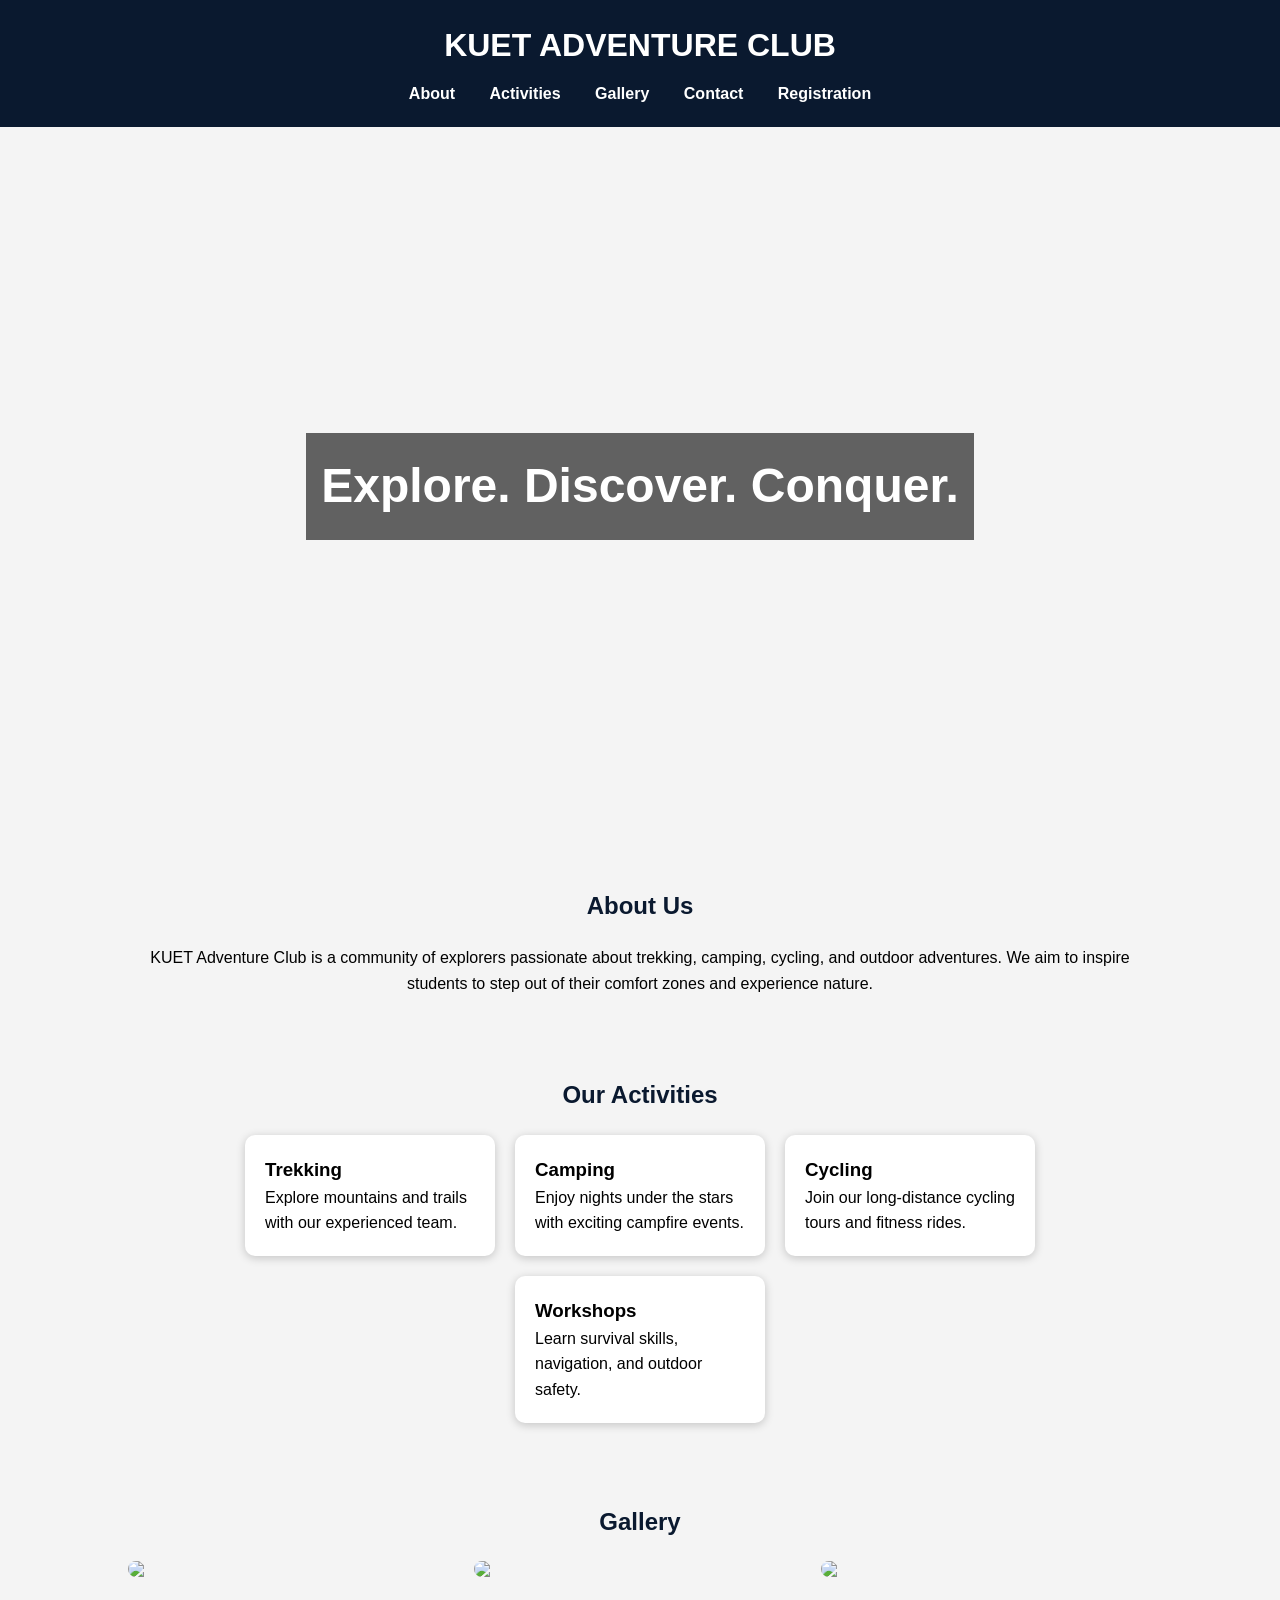
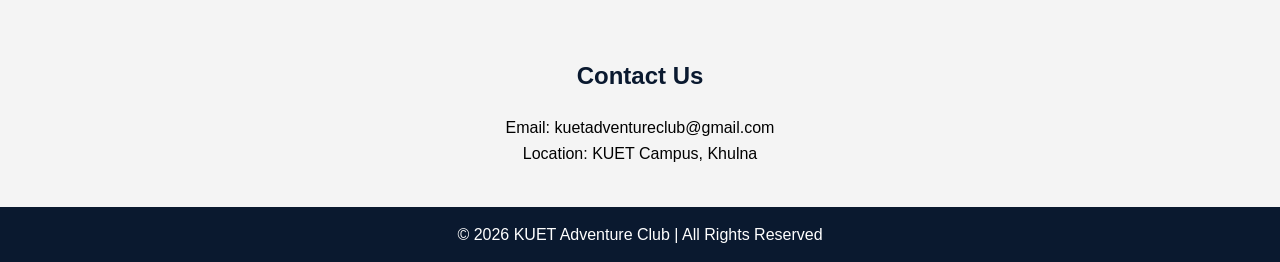
==== kaclub.html @ fdbef42d "first commit" ====
<!DOCTYPE html>
<html lang="en">
<head>
    <meta charset="UTF-8">
    <meta name="viewport" content="width=device-width, initial-scale=1.0">
    <title>KUET A Club</title>
    <link rel="stylesheet" href="kaclub.css">
</head>

<body>

<header>
    <h1>KUET ADVENTURE CLUB</h1>
    <nav>
        <a href="#about">About</a>
        <a href="#activities">Activities</a>
        <a href="#gallery">Gallery</a>
        <a href="#contact">Contact</a>
        <a href="#registration">Registration</a>
    </nav>
</header>

<section class="hero">
    <h1>Explore. Discover. Conquer.</h1>
</section>

<section id="about" class="container about">
    <h2 class="section-title">About Us</h2>
    <p>
        KUET Adventure Club is a community of explorers passionate about trekking, camping,
        cycling, and outdoor adventures. We aim to inspire students to step out of their comfort
        zones and experience nature.
    </p>
</section>

<section id="activities" class="container">
    <h2 class="section-title">Our Activities</h2>
    <div class="activities">
        <div class="card">
            <h3>Trekking</h3>
            <p>Explore mountains and trails with our experienced team.</p>
        </div>

        <div class="card">
            <h3>Camping</h3>
            <p>Enjoy nights under the stars with exciting campfire events.</p>
        </div>

        <div class="card">
            <h3>Cycling</h3>
            <p>Join our long-distance cycling tours and fitness rides.</p>
        </div>

        <div class="card">
            <h3>Workshops</h3>
            <p>Learn survival skills, navigation, and outdoor safety.</p>
        </div>
    </div>
</section>

<section id="gallery" class="container">
    <h2 class="section-title">Gallery</h2>
    <div class="gallery">
        <img src="1.jpeg">
        <img src="3.jpeg">
        <img src="4.jpeg">
    </div>
</section>

<section id="contact" class="container contact">
    <h2 class="section-title">Contact Us</h2>
    <p>Email: kuetadventureclub@gmail.com</p>
    <p>Location: KUET Campus, Khulna</p>
</section>

<footer>
    <p>© 2026 KUET Adventure Club | All Rights Reserved</p>
</footer>

</body>
</html>
---- kaclub.css ----
* {
            margin: 0;
            padding: 0;
            box-sizing: border-box;
            font-family: Arial, sans-serif;
        }

        body {
            line-height: 1.6;
            background: #f4f4f4;
        }

        header {
            background: #0a192f;
            color: #fff;
            padding: 20px 0;
            text-align: center;
        }

        nav {
            margin-top: 10px;
        }

        nav a {
            color: #fff;
            margin: 0 15px;
            text-decoration: none;
            font-weight: bold;
        }

        nav a:hover {
            color: #64ffda;
        }

        .hero {
            height: 80vh;
            display: flex;
            background-image: url(Adventure.jpg);
            align-items: center;
            justify-content: center;
            color: white;
            text-align: center;
        }

        .hero h1 {
            font-size: 3rem;
            background: rgba(0,0,0,0.6);
            padding: 15px;
        }

        .container {
            width: 80%;
            margin: auto;
            padding: 40px 0;
        }

        .section-title {
            text-align: center;
            margin-bottom: 20px;
            color: #0a192f;
        }

        .about, .contact {
            text-align: center;
        }

        .activities {
            display: flex;
            gap: 20px;
            flex-wrap: wrap;
            justify-content: center;
        }

        .card {
            background: white;
            padding: 20px;
            width: 250px;
            border-radius: 10px;
            box-shadow: 0 2px 10px rgba(0,0,0,0.2);
        }

        .gallery {
            display: grid;
            grid-template-columns: repeat(auto-fit, minmax(250px, 1fr));
            gap: 15px;
        }

        .gallery img {
            width: 100%;
            border-radius: 10px;
        }

        footer {
            background: #0a192f;
            color: white;
            text-align: center;
            padding: 15px 0;
        }

        @media(max-width: 768px) {
            .hero h1 {
                font-size: 2rem;
            }
        }
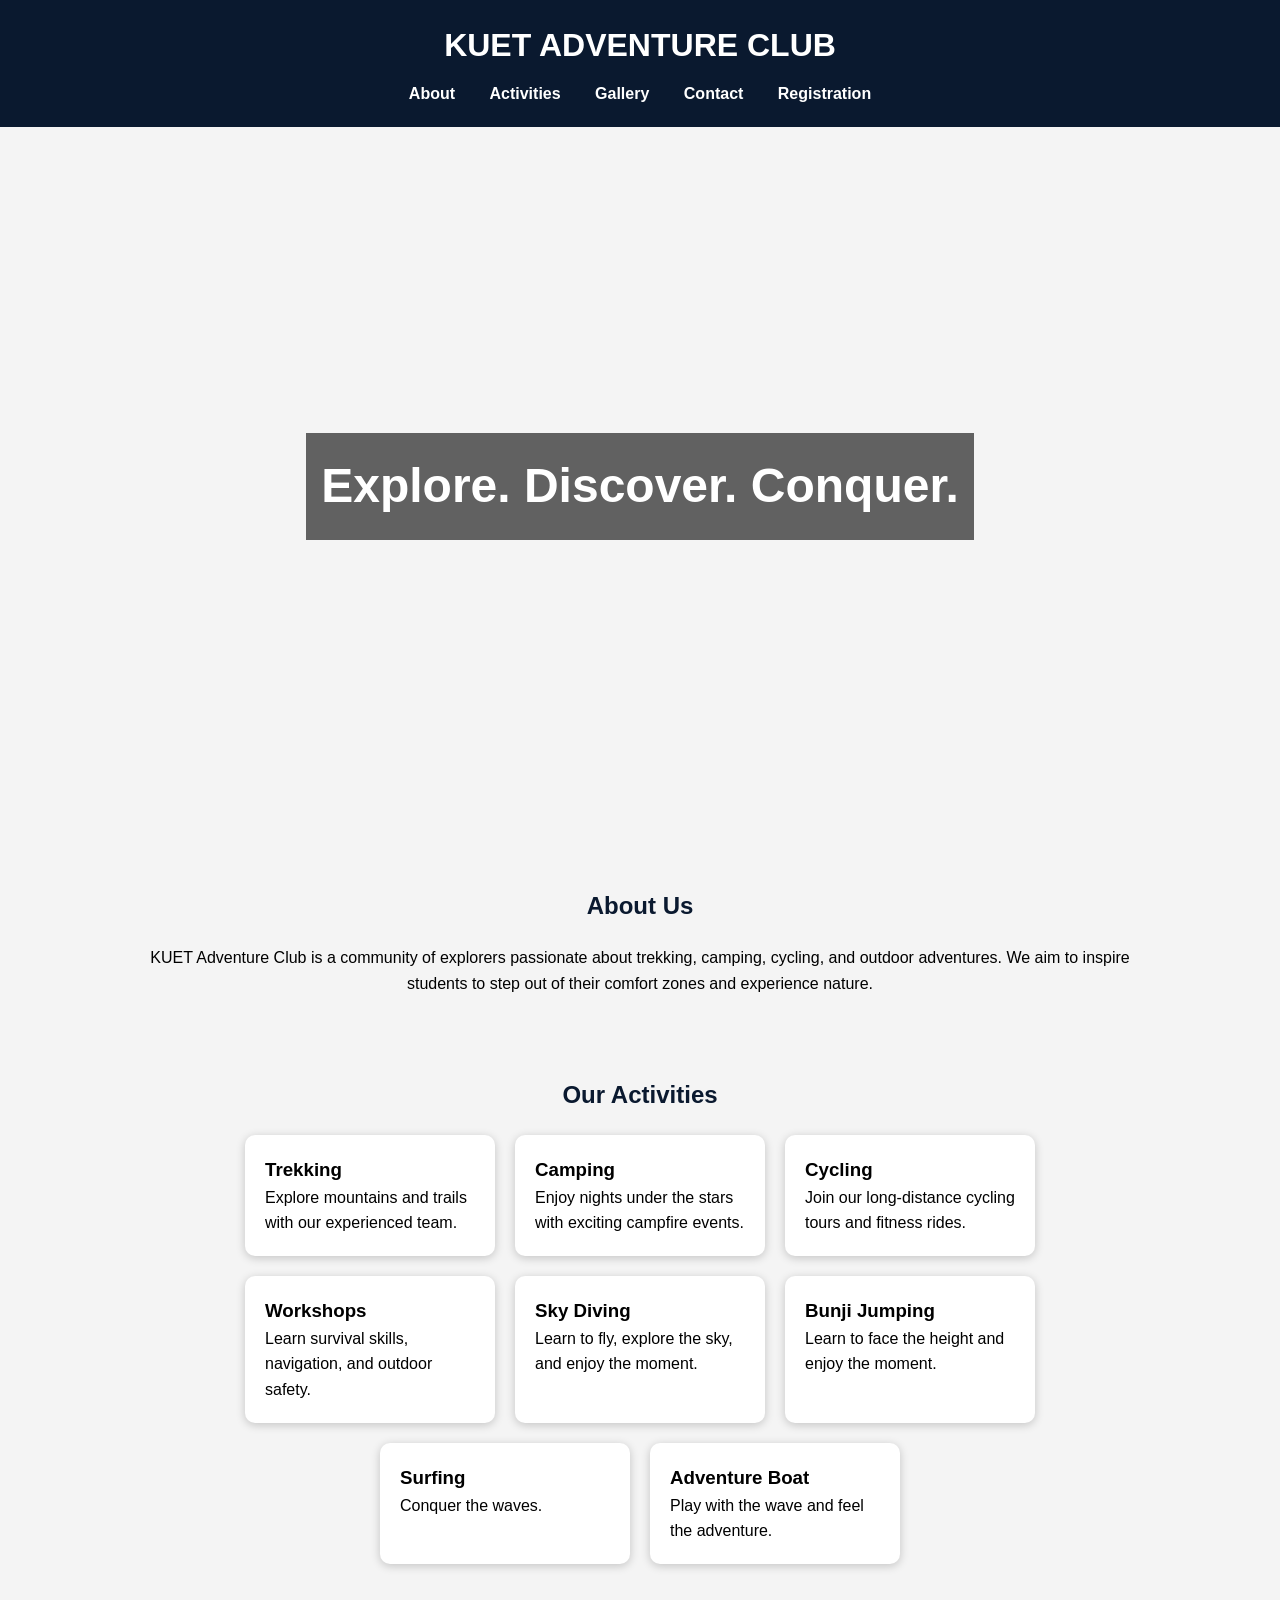
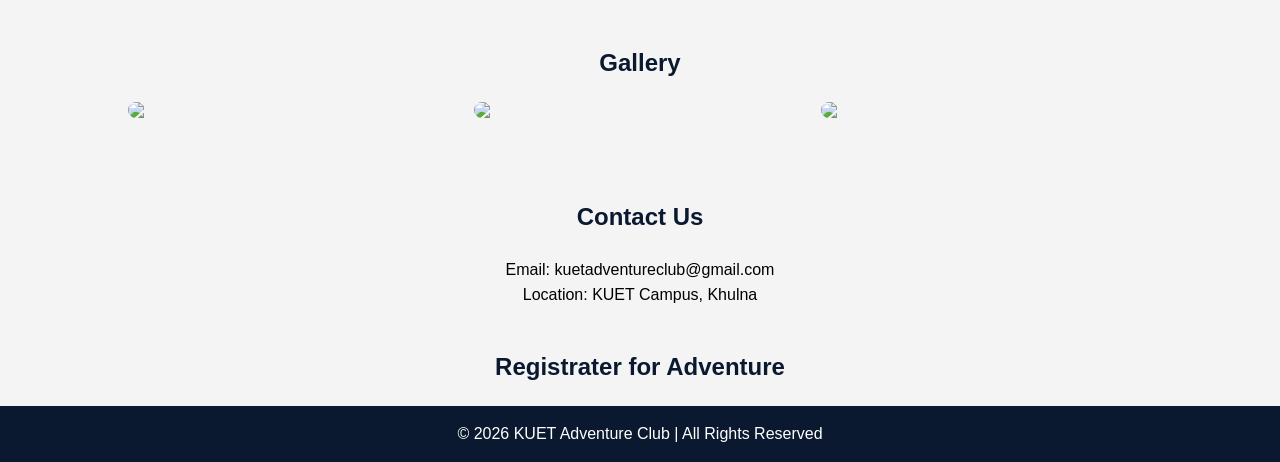
==== commit 1ca55b9d: "new activities added" ====
--- a/kaclub.html
+++ b/kaclub.html
@@ -3,7 +3,7 @@
 <head>
     <meta charset="UTF-8">
     <meta name="viewport" content="width=device-width, initial-scale=1.0">
-    <title>KUET A Club</title>
+    <title>KUET ADVENTURE CLUB</title>
     <link rel="stylesheet" href="kaclub.css">
 </head>
 
@@ -55,6 +55,26 @@
             <h3>Workshops</h3>
             <p>Learn survival skills, navigation, and outdoor safety.</p>
         </div>
+
+        <div class="card">
+            <h3>Sky Diving</h3>
+            <p>Learn to fly, explore the sky, and enjoy the moment.</p>
+        </div>
+
+        <div class="card">
+            <h3>Bunji Jumping</h3>
+            <p>Learn to face the height and enjoy the moment.</p>
+        </div>
+
+        <div class="card">
+            <h3>Surfing</h3>
+            <p>Conquer the waves.</p>
+        </div>
+
+        <div class="card">
+            <h3>Adventure Boat</h3>
+            <p>Play with the wave and feel the adventure.</p>
+        </div>
     </div>
 </section>
 
@@ -73,6 +93,10 @@
     <p>Location: KUET Campus, Khulna</p>
 </section>
 
+<section id="registration" class="reg_form">
+    <h2 class="section-title">Registrater for Adventure</h2>
+</section>
+
 <footer>
     <p>© 2026 KUET Adventure Club | All Rights Reserved</p>
 </footer>
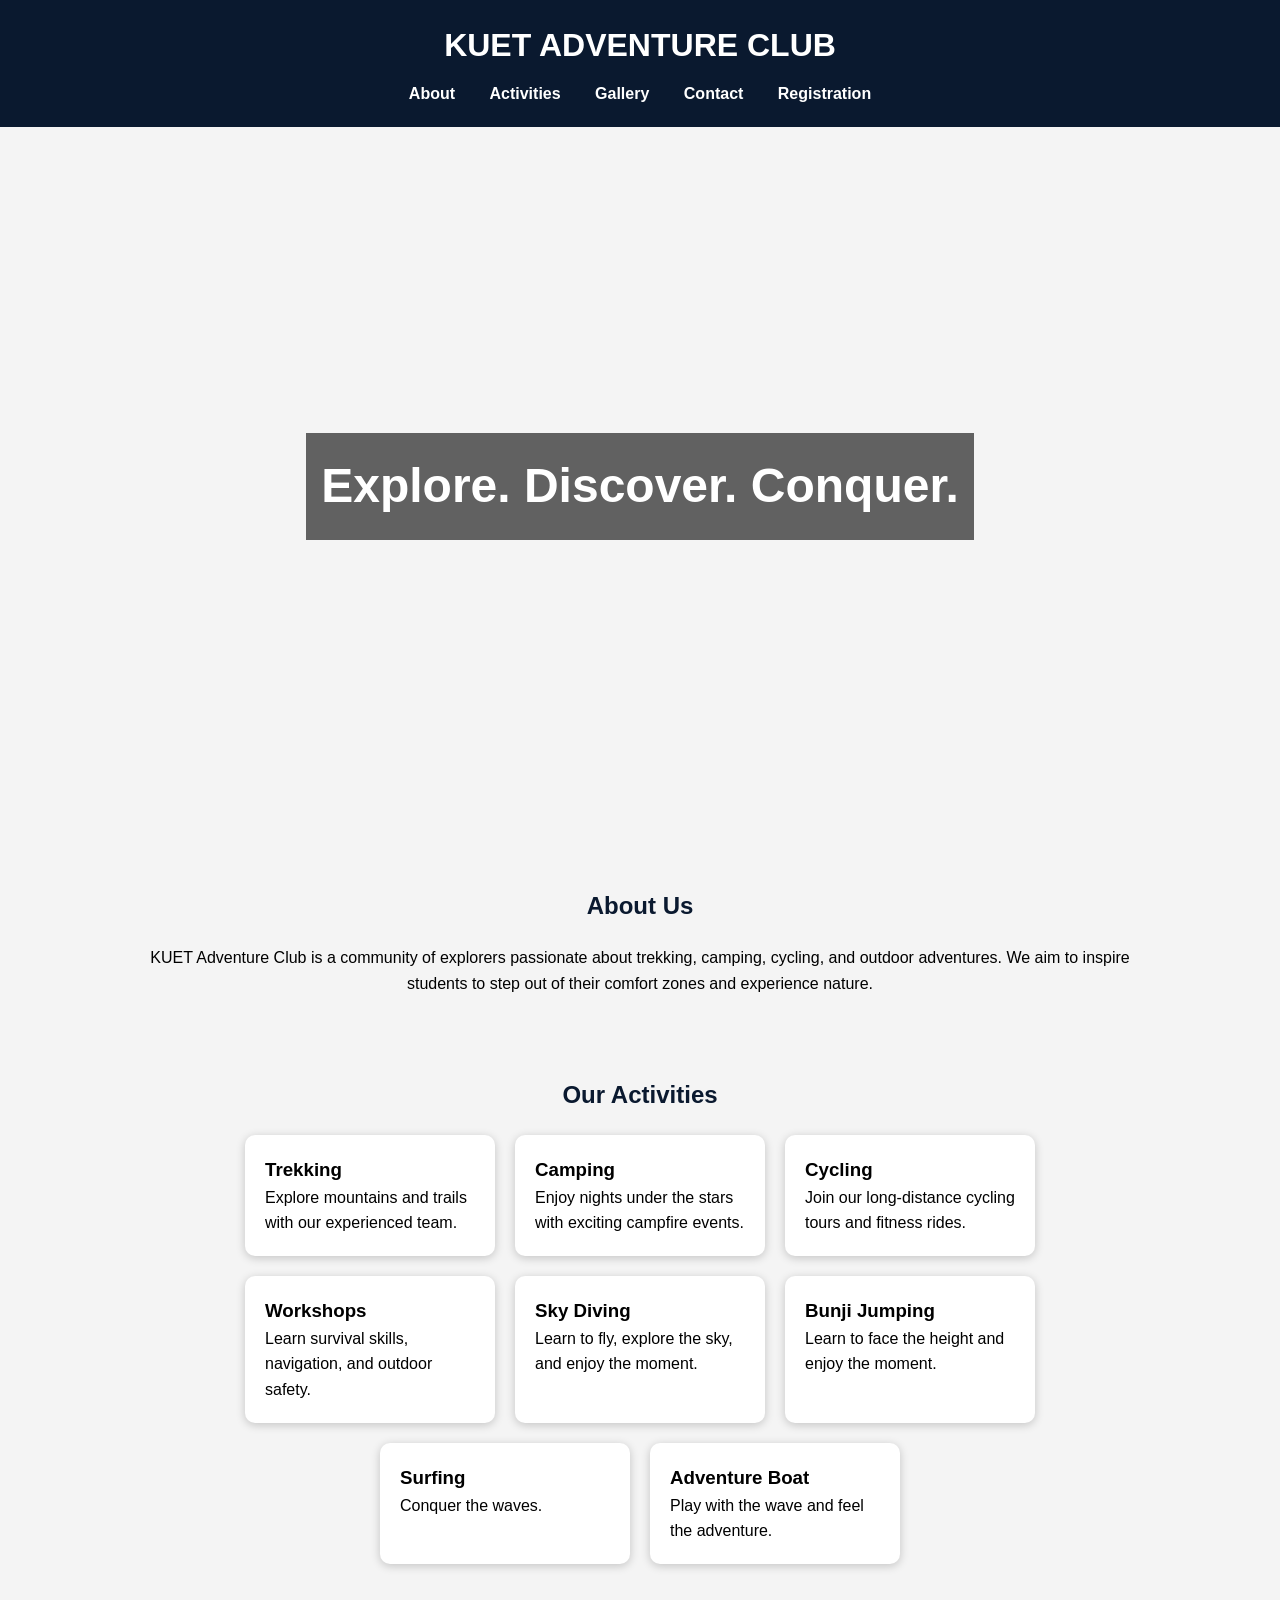
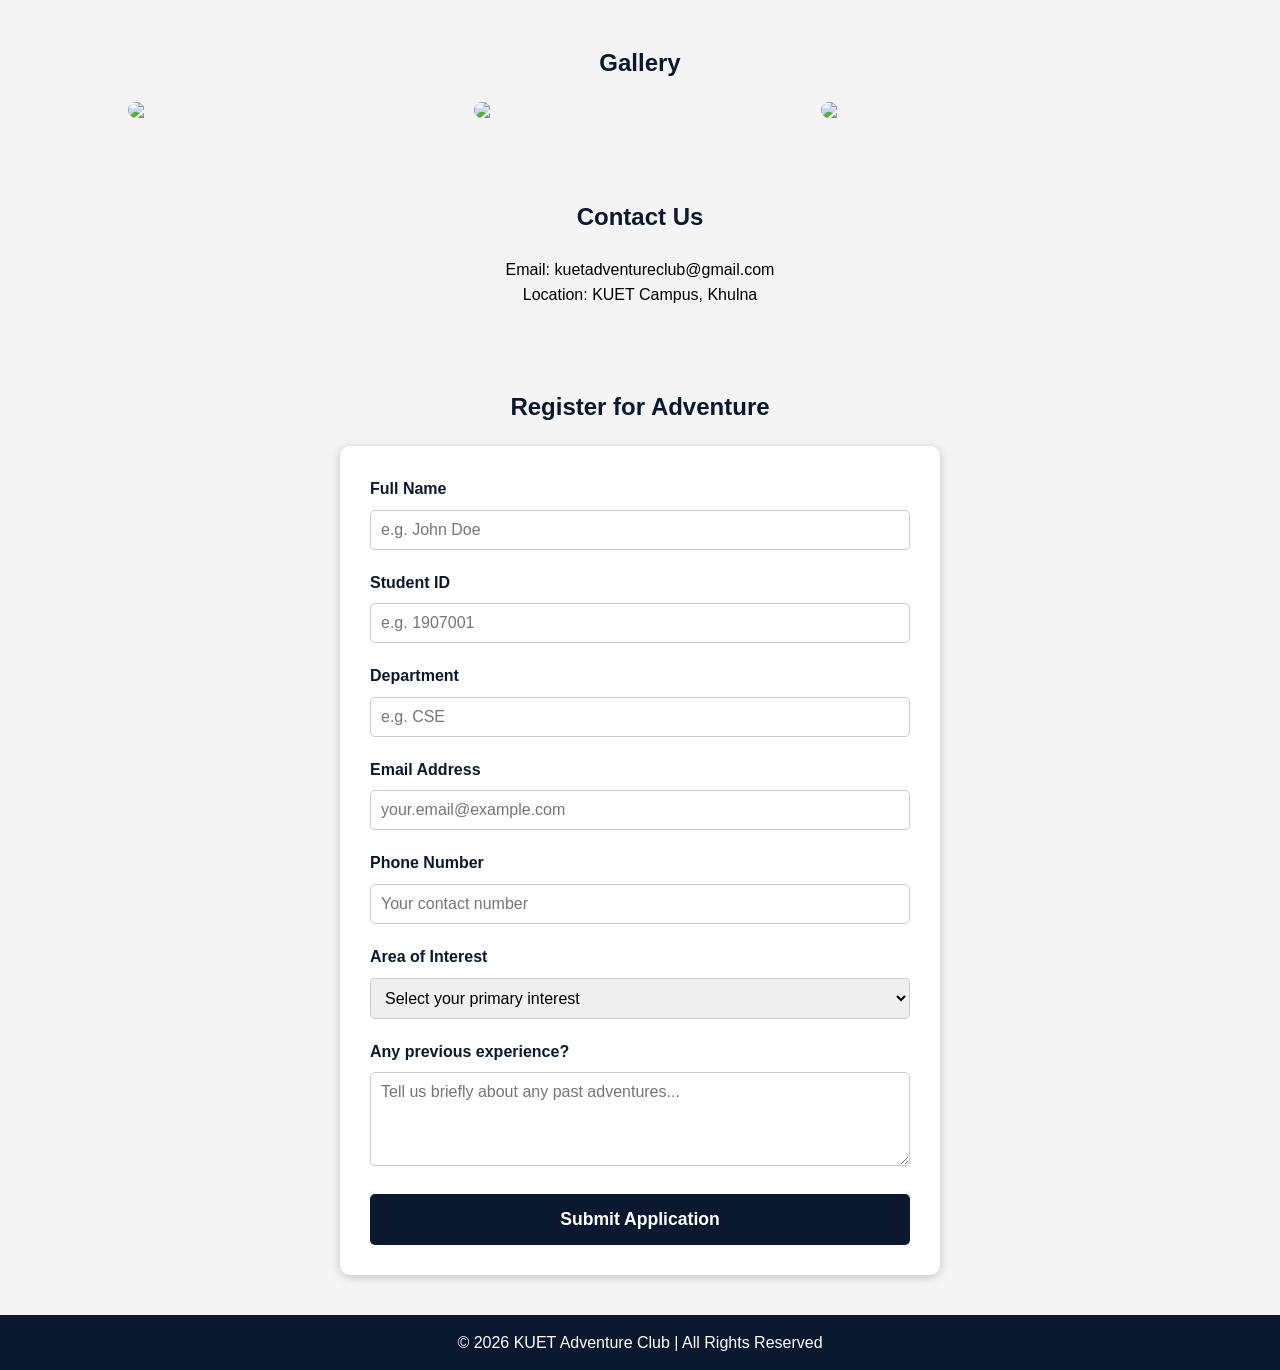
==== commit 01d0681c: "Registration form modified" ====
--- a/kaclub.html
+++ b/kaclub.html
@@ -93,8 +93,53 @@
     <p>Location: KUET Campus, Khulna</p>
 </section>
 
-<section id="registration" class="reg_form">
-    <h2 class="section-title">Registrater for Adventure</h2>
+<section id="registration" class="container reg_form">
+    <h2 class="section-title">Register for Adventure</h2>
+    <form action="#" method="POST" class="registration-form">
+        <div class="form-group">
+            <label for="fullName">Full Name</label>
+            <input type="text" id="fullName" name="fullName" placeholder="e.g. John Doe" required>
+        </div>
+
+        <div class="form-group">
+            <label for="studentId">Student ID</label>
+            <input type="text" id="studentId" name="studentId" placeholder="e.g. 1907001" required>
+        </div>
+
+        <div class="form-group">
+            <label for="department">Department</label>
+            <input type="text" id="department" name="department" placeholder="e.g. CSE" required>
+        </div>
+
+        <div class="form-group">
+            <label for="email">Email Address</label>
+            <input type="email" id="email" name="email" placeholder="your.email@example.com" required>
+        </div>
+
+        <div class="form-group">
+            <label for="phone">Phone Number</label>
+            <input type="tel" id="phone" name="phone" placeholder="Your contact number" required>
+        </div>
+
+        <div class="form-group">
+            <label for="interest">Area of Interest</label>
+            <select id="interest" name="interest" required>
+                <option value="" disabled selected>Select your primary interest</option>
+                <option value="trekking">Trekking</option>
+                <option value="camping">Camping</option>
+                <option value="cycling">Cycling</option>
+                <option value="water_sports">Water Sports (Surfing, Boat)</option>
+                <option value="extreme_sports">Extreme Sports (Sky Diving, Bungee)</option>
+            </select>
+        </div>
+
+        <div class="form-group">
+            <label for="message">Any previous experience?</label>
+            <textarea id="message" name="message" rows="4" placeholder="Tell us briefly about any past adventures..."></textarea>
+        </div>
+
+        <button type="submit" class="submit-btn">Submit Application</button>
+    </form>
 </section>
 
 <footer>
--- a/kaclub.css
+++ b/kaclub.css
@@ -97,6 +97,67 @@
             padding: 15px 0;
         }
 
+        /* Registration Form Styles */
+        .registration-form {
+            max-width: 600px;
+            margin: 0 auto;
+            background: white;
+            padding: 30px;
+            border-radius: 10px;
+            box-shadow: 0 2px 10px rgba(0,0,0,0.2);
+        }
+
+        .form-group {
+            margin-bottom: 20px;
+            text-align: left;
+        }
+
+        .form-group label {
+            display: block;
+            margin-bottom: 8px;
+            font-weight: bold;
+            color: #0a192f;
+        }
+
+        .form-group input,
+        .form-group select,
+        .form-group textarea {
+            width: 100%;
+            padding: 10px;
+            border: 1px solid #ccc;
+            border-radius: 5px;
+            font-family: inherit;
+            font-size: 1rem;
+        }
+
+        .form-group input:focus,
+        .form-group select:focus,
+        .form-group textarea:focus {
+            outline: none;
+            border-color: #0a192f;
+            box-shadow: 0 0 5px rgba(10, 25, 47, 0.2);
+        }
+
+        .submit-btn {
+            display: block;
+            width: 100%;
+            background: #0a192f;
+            color: white;
+            padding: 15px;
+            border: none;
+            border-radius: 5px;
+            font-size: 1.1rem;
+            font-weight: bold;
+            cursor: pointer;
+            transition: all 0.3s ease;
+            margin-top: 10px;
+        }
+
+        .submit-btn:hover {
+            background: #64ffda;
+            color: #0a192f;
+        }
+
         @media(max-width: 768px) {
             .hero h1 {
                 font-size: 2rem;
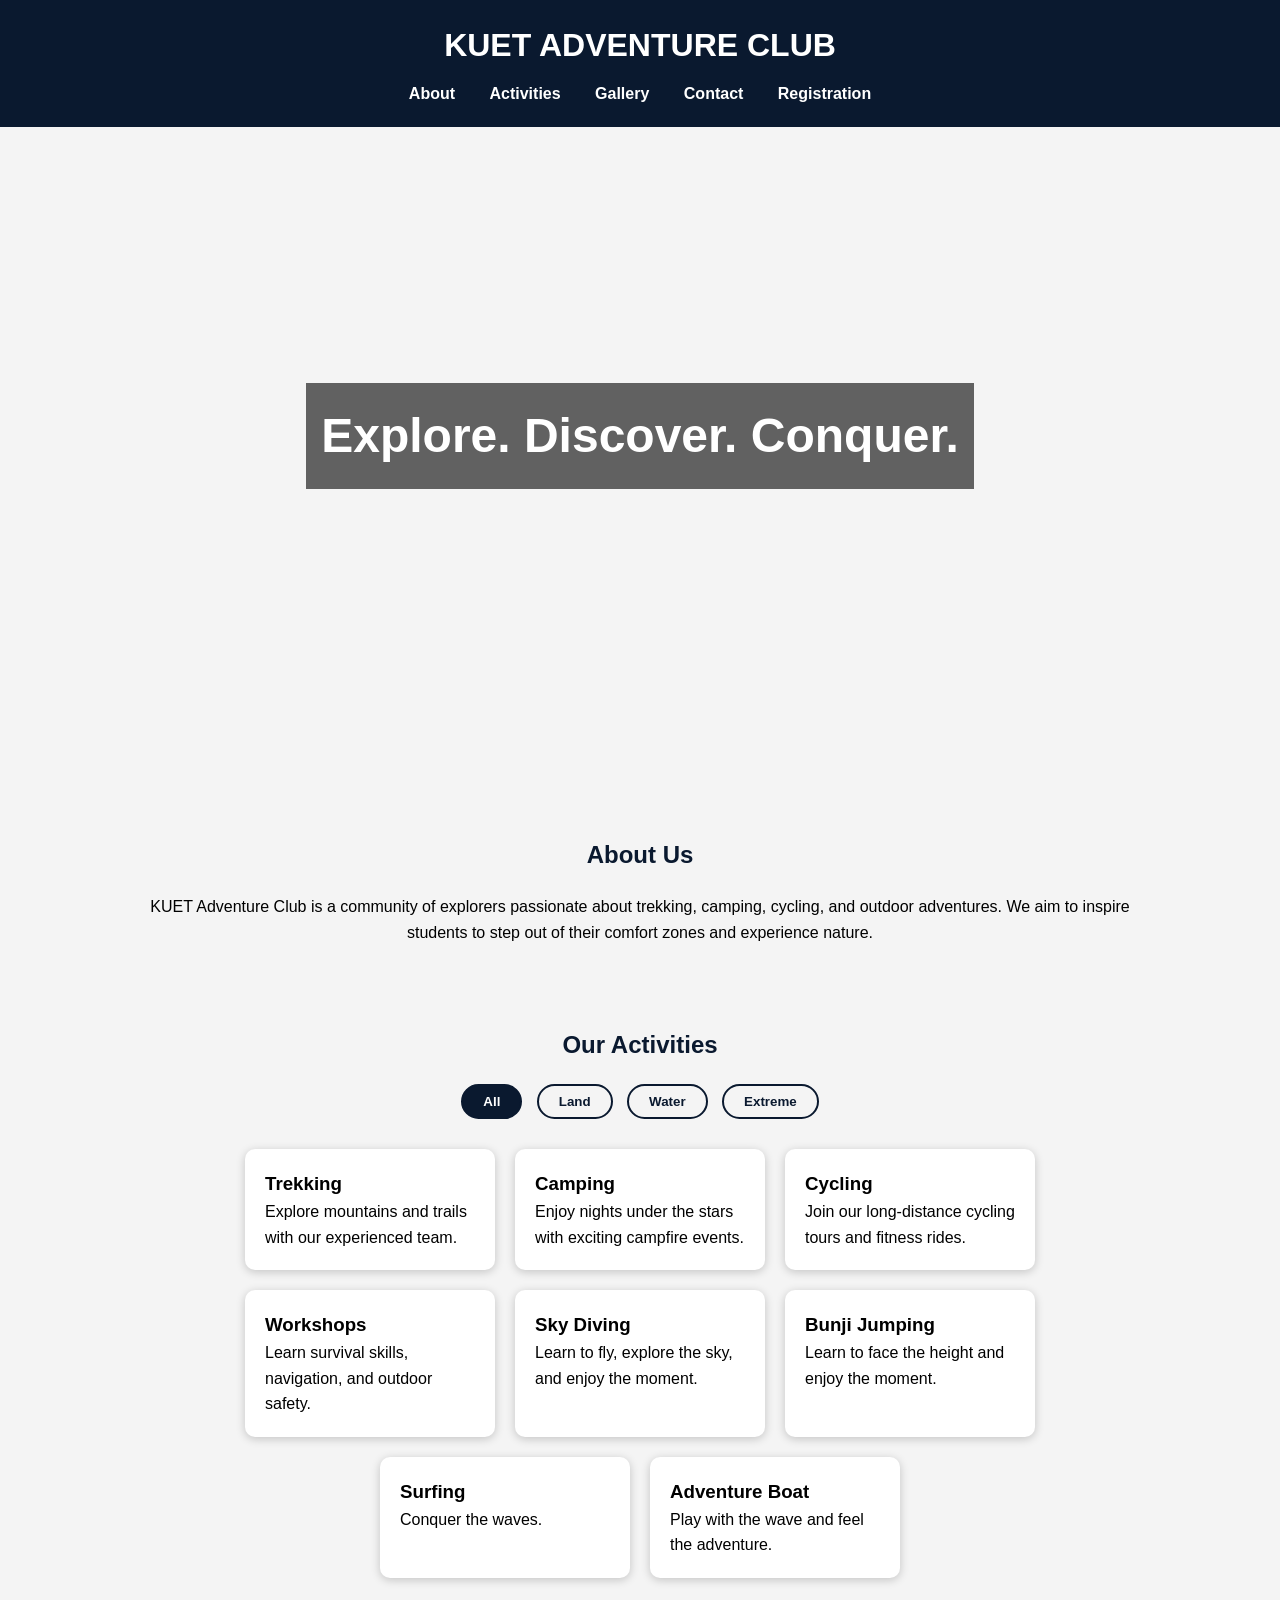
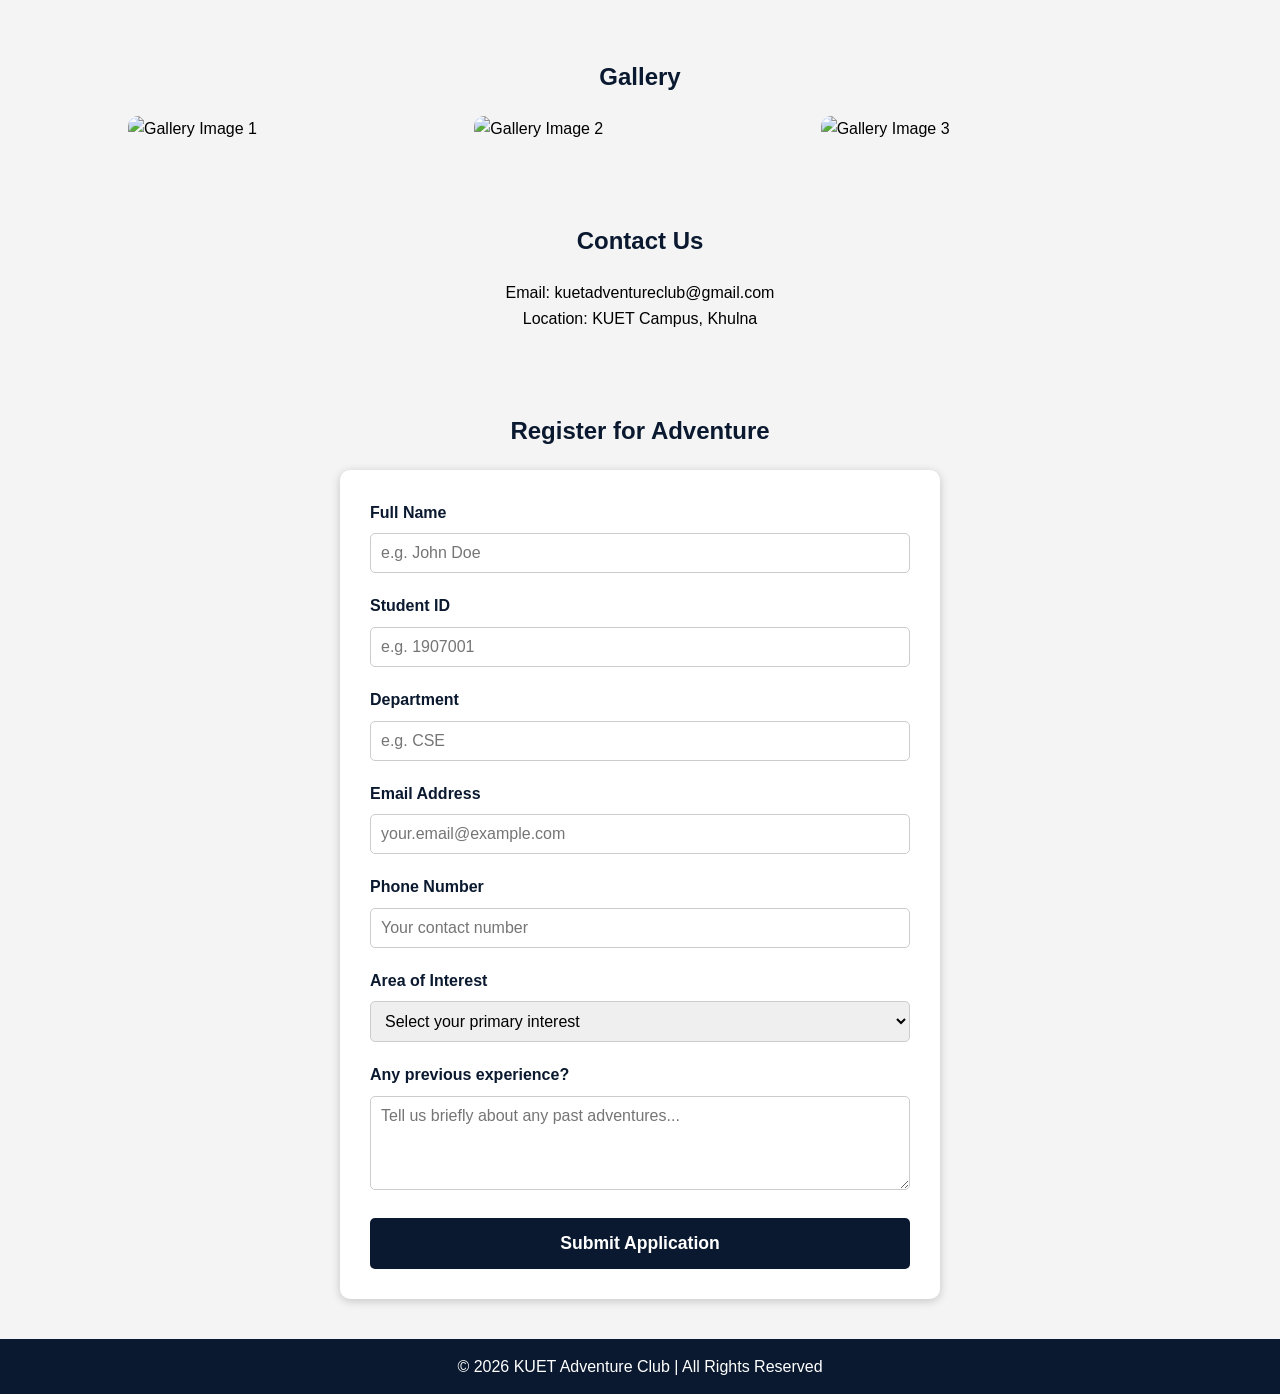
==== commit 59b9e6b4: "added java script to the portfolio for making it more interactive." ====
--- a/kaclub.html
+++ b/kaclub.html
@@ -5,6 +5,7 @@
     <meta name="viewport" content="width=device-width, initial-scale=1.0">
     <title>KUET ADVENTURE CLUB</title>
     <link rel="stylesheet" href="kaclub.css">
+    <script src="kaclub.js" defer></script>
 </head>
 
 <body>
@@ -35,43 +36,49 @@
 
 <section id="activities" class="container">
     <h2 class="section-title">Our Activities</h2>
+    <div class="filter-buttons">
+        <button class="filter-btn active" data-filter="all">All</button>
+        <button class="filter-btn" data-filter="land">Land</button>
+        <button class="filter-btn" data-filter="water">Water</button>
+        <button class="filter-btn" data-filter="extreme">Extreme</button>
+    </div>
     <div class="activities">
-        <div class="card">
+        <div class="card" data-category="land">
             <h3>Trekking</h3>
             <p>Explore mountains and trails with our experienced team.</p>
         </div>
 
-        <div class="card">
+        <div class="card" data-category="land">
             <h3>Camping</h3>
             <p>Enjoy nights under the stars with exciting campfire events.</p>
         </div>
 
-        <div class="card">
+        <div class="card" data-category="land">
             <h3>Cycling</h3>
             <p>Join our long-distance cycling tours and fitness rides.</p>
         </div>
 
-        <div class="card">
+        <div class="card" data-category="land">
             <h3>Workshops</h3>
             <p>Learn survival skills, navigation, and outdoor safety.</p>
         </div>
 
-        <div class="card">
+        <div class="card" data-category="extreme">
             <h3>Sky Diving</h3>
             <p>Learn to fly, explore the sky, and enjoy the moment.</p>
         </div>
 
-        <div class="card">
+        <div class="card" data-category="extreme">
             <h3>Bunji Jumping</h3>
             <p>Learn to face the height and enjoy the moment.</p>
         </div>
 
-        <div class="card">
+        <div class="card" data-category="water">
             <h3>Surfing</h3>
             <p>Conquer the waves.</p>
         </div>
 
-        <div class="card">
+        <div class="card" data-category="water">
             <h3>Adventure Boat</h3>
             <p>Play with the wave and feel the adventure.</p>
         </div>
@@ -81,9 +88,9 @@
 <section id="gallery" class="container">
     <h2 class="section-title">Gallery</h2>
     <div class="gallery">
-        <img src="1.jpeg">
-        <img src="3.jpeg">
-        <img src="4.jpeg">
+        <img src="1.jpeg" class="gallery-img" alt="Gallery Image 1" style="cursor: pointer;">
+        <img src="3.jpeg" class="gallery-img" alt="Gallery Image 2" style="cursor: pointer;">
+        <img src="4.jpeg" class="gallery-img" alt="Gallery Image 3" style="cursor: pointer;">
     </div>
 </section>
 
@@ -95,7 +102,8 @@
 
 <section id="registration" class="container reg_form">
     <h2 class="section-title">Register for Adventure</h2>
-    <form action="#" method="POST" class="registration-form">
+    <div id="formSuccess" class="hidden">Thank you for registering! We will contact you soon.</div>
+    <form action="#" method="POST" class="registration-form" id="regForm">
         <div class="form-group">
             <label for="fullName">Full Name</label>
             <input type="text" id="fullName" name="fullName" placeholder="e.g. John Doe" required>
@@ -146,5 +154,11 @@
     <p>© 2026 KUET Adventure Club | All Rights Reserved</p>
 </footer>
 
+<!-- Lightbox Container -->
+<div id="lightbox" class="lightbox hidden">
+    <span class="close-lightbox">&times;</span>
+    <img id="lightbox-img" src="" alt="Enlarged view">
+</div>
+
 </body>
 </html>
--- a/kaclub.css
+++ b/kaclub.css
@@ -5,9 +5,14 @@
             font-family: Arial, sans-serif;
         }
 
+        html {
+            scroll-behavior: smooth;
+        }
+
         body {
             line-height: 1.6;
             background: #f4f4f4;
+            padding-top: 76px; /* Offset for fixed header */
         }
 
         header {
@@ -15,6 +20,17 @@
             color: #fff;
             padding: 20px 0;
             text-align: center;
+            position: fixed;
+            top: 0;
+            left: 0;
+            width: 100%;
+            z-index: 1000;
+            transition: padding 0.3s ease, box-shadow 0.3s ease;
+        }
+
+        header.sticky {
+            padding: 10px 0;
+            box-shadow: 0 2px 10px rgba(0,0,0,0.5);
         }
 
         nav {
@@ -158,6 +174,85 @@
             color: #0a192f;
         }
 
+        /* Success Message */
+        #formSuccess {
+            background: #d4edda;
+            color: #155724;
+            padding: 15px;
+            border-radius: 5px;
+            margin-bottom: 20px;
+            text-align: center;
+            font-weight: bold;
+            transition: opacity 0.3s ease;
+        }
+        #formSuccess.hidden {
+            display: none;
+        }
+
+        /* Filter Buttons */
+        .filter-buttons {
+            text-align: center;
+            margin-bottom: 30px;
+        }
+        .filter-btn {
+            background: transparent;
+            border: 2px solid #0a192f;
+            color: #0a192f;
+            padding: 8px 20px;
+            margin: 0 5px;
+            border-radius: 20px;
+            cursor: pointer;
+            font-weight: bold;
+            transition: all 0.3s ease;
+        }
+        .filter-btn.active, .filter-btn:hover {
+            background: #0a192f;
+            color: white;
+        }
+        
+        /* Hidden Class for Filtered Cards */
+        .card.hidden {
+            display: none;
+        }
+
+        /* Lightbox Styles */
+        .lightbox {
+            position: fixed;
+            top: 0;
+            left: 0;
+            width: 100%;
+            height: 100%;
+            background: rgba(10, 25, 47, 0.9);
+            display: flex;
+            align-items: center;
+            justify-content: center;
+            z-index: 2000;
+            opacity: 1;
+            transition: opacity 0.3s ease;
+        }
+        .lightbox.hidden {
+            opacity: 0;
+            pointer-events: none;
+        }
+        .lightbox img {
+            max-width: 90%;
+            max-height: 90%;
+            border-radius: 10px;
+            box-shadow: 0 0 20px rgba(100, 255, 218, 0.2);
+        }
+        .close-lightbox {
+            position: absolute;
+            top: 20px;
+            right: 40px;
+            font-size: 50px;
+            color: #64ffda;
+            cursor: pointer;
+            transition: color 0.3s;
+        }
+        .close-lightbox:hover {
+            color: white;
+        }
+
         @media(max-width: 768px) {
             .hero h1 {
                 font-size: 2rem;
